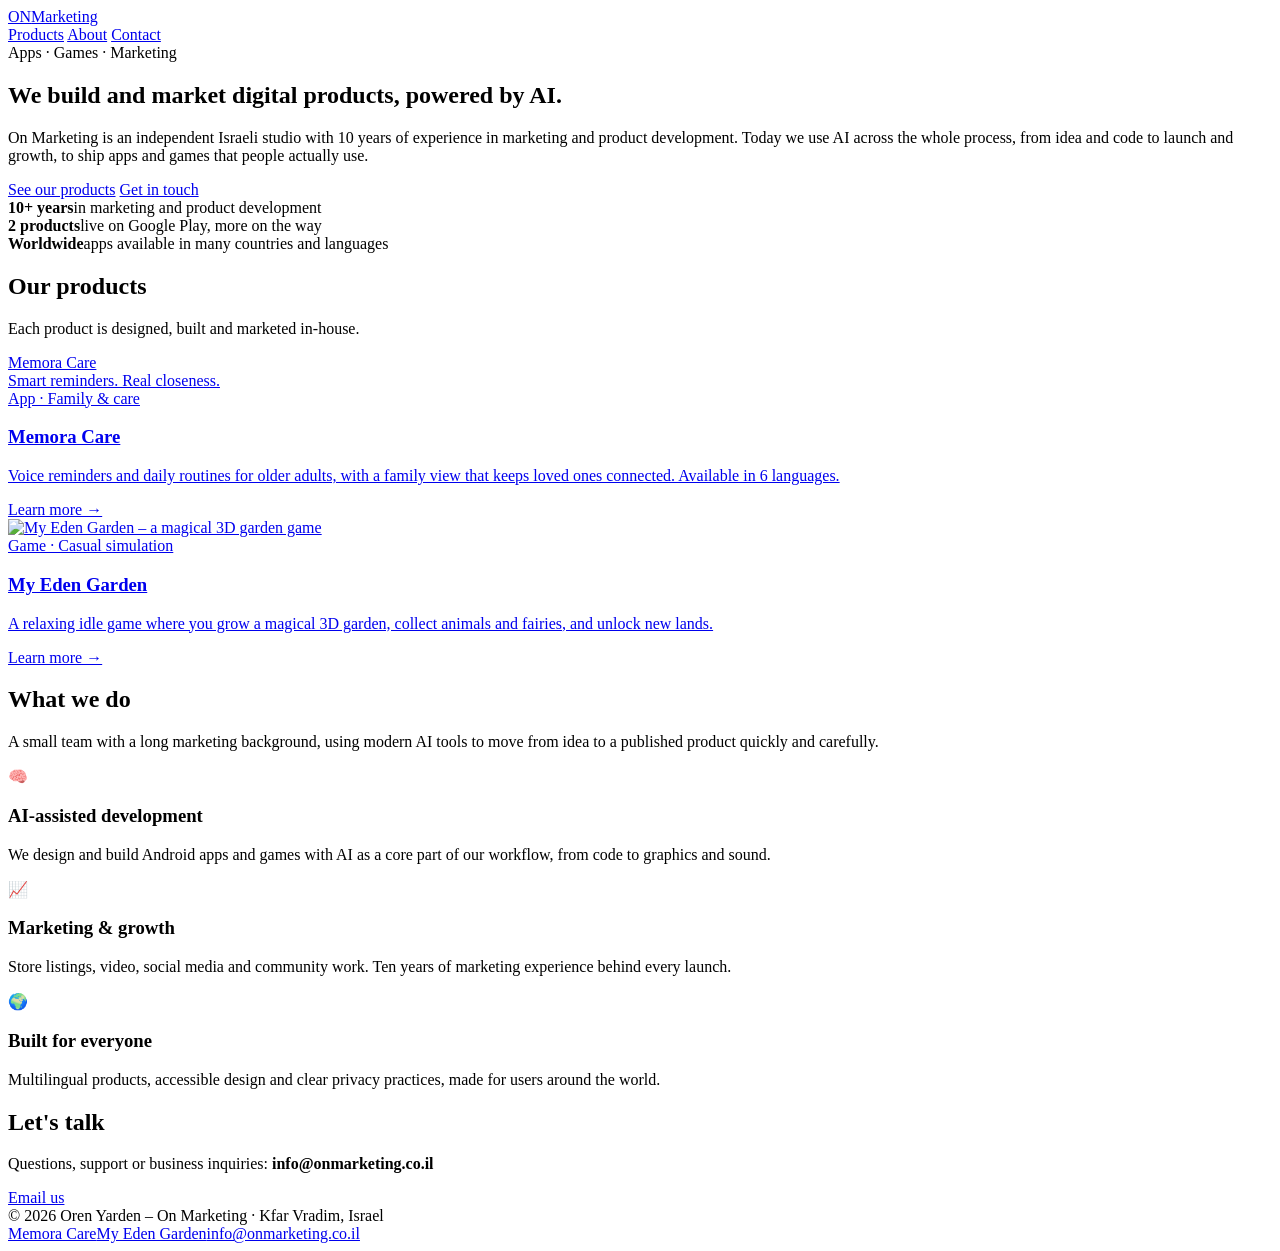
==== index.html @ bc7d019e "Add files via upload" ====
<!DOCTYPE html>
<html lang="en">
<head>
<meta charset="utf-8">
<meta name="viewport" content="width=device-width, initial-scale=1">
<title>On Marketing – AI-powered product development & marketing</title>
<meta name="description" content="On Marketing is an Israeli studio that develops and markets mobile apps and games with the help of AI. Makers of Memora Care and My Eden Garden.">
<link rel="preconnect" href="https://fonts.googleapis.com"><link rel="stylesheet" href="https://fonts.googleapis.com/css2?family=Open+Sans:wght@600;800&display=swap">
<link rel="icon" href="data:image/svg+xml,%3Csvg xmlns='http://www.w3.org/2000/svg' viewBox='0 0 100 100'%3E%3Ccircle cx='50' cy='50' r='49' fill='white' stroke='%23d9dde6' stroke-width='2'/%3E%3Ctext x='50' y='58' font-size='38' font-family='Arial Black,Arial' font-weight='900' fill='%230a2d78' text-anchor='middle'%3EON%3C/text%3E%3Ctext x='50' y='74' font-size='11' font-family='Arial' font-weight='700' letter-spacing='1' fill='%230a2d78' text-anchor='middle'%3EMarketing%3C/text%3E%3C/svg%3E">
<link rel="stylesheet" href="assets/style.css">
</head>
<body>

<header class="site">
  <div class="wrap">
    <a class="logo" href="index.html"><span class="logo-on">ON</span><span class="logo-mk">Marketing</span></a>
    <nav>
      <a href="#products">Products</a>
      <a href="#about" class="hide-sm">About</a>
      <a href="#contact">Contact</a>
    </nav>
  </div>
</header>

<main>
  <section class="hero">
    <div class="wrap">
      <span class="eyebrow">Apps · Games · Marketing</span>
      <h1>We build and market digital products, powered by AI.</h1>
      <p class="lead">On Marketing is an independent Israeli studio with 10 years of experience in marketing and product development. Today we use AI across the whole process, from idea and code to launch and growth, to ship apps and games that people actually use.</p>
      <div class="btns">
        <a class="btn primary" href="#products">See our products</a>
        <a class="btn ghost" href="#contact">Get in touch</a>
      </div>
      <div class="stats">
        <div class="stat"><b>10+ years</b><span>in marketing and product development</span></div>
        <div class="stat"><b>2 products</b><span>live on Google Play, more on the way</span></div>
        <div class="stat"><b>Worldwide</b><span>apps available in many countries and languages</span></div>
      </div>
    </div>
  </section>

  <section id="products" class="alt">
    <div class="wrap">
      <div class="section-head">
        <h2>Our products</h2>
        <p>Each product is designed, built and marketed in-house.</p>
      </div>
      <div class="products">
        <a class="product" href="memora-care/index.html">
          <div class="banner memora">
            <div><div class="memora-word">Memora Care</div><div class="memora-tag">Smart reminders. Real closeness.</div></div>
          </div>
          <div class="body">
            <div class="tag">App · Family &amp; care</div>
            <h3>Memora Care</h3>
            <p>Voice reminders and daily routines for older adults, with a family view that keeps loved ones connected. Available in 6 languages.</p>
            <span class="more">Learn more →</span>
          </div>
        </a>
        <a class="product" href="my-eden-garden/index.html">
          <div class="banner"><img src="assets/eden-feature.jpg" alt="My Eden Garden – a magical 3D garden game"></div>
          <div class="body">
            <div class="tag">Game · Casual simulation</div>
            <h3>My Eden Garden</h3>
            <p>A relaxing idle game where you grow a magical 3D garden, collect animals and fairies, and unlock new lands.</p>
            <span class="more">Learn more →</span>
          </div>
        </a>
      </div>
    </div>
  </section>

  <section id="about">
    <div class="wrap">
      <div class="section-head">
        <h2>What we do</h2>
        <p>A small team with a long marketing background, using modern AI tools to move from idea to a published product quickly and carefully.</p>
      </div>
      <div class="grid3">
        <div class="card"><div class="ic">🧠</div><h3>AI-assisted development</h3><p>We design and build Android apps and games with AI as a core part of our workflow, from code to graphics and sound.</p></div>
        <div class="card"><div class="ic">📈</div><h3>Marketing &amp; growth</h3><p>Store listings, video, social media and community work. Ten years of marketing experience behind every launch.</p></div>
        <div class="card"><div class="ic">🌍</div><h3>Built for everyone</h3><p>Multilingual products, accessible design and clear privacy practices, made for users around the world.</p></div>
      </div>
    </div>
  </section>

  <section id="contact" style="padding-top:0">
    <div class="wrap">
      <div class="contact-box">
        <div>
          <h2>Let's talk</h2>
          <p>Questions, support or business inquiries: <b>info@onmarketing.co.il</b></p>
        </div>
        <a class="btn" href="mailto:info@onmarketing.co.il">Email us</a>
      </div>
    </div>
  </section>
</main>

<footer>
  <div class="wrap">
    <div>© 2026 Oren Yarden – On Marketing · Kfar Vradim, Israel</div>
    <div><a href="memora-care/index.html">Memora Care</a><a href="my-eden-garden/index.html">My Eden Garden</a><a href="mailto:info@onmarketing.co.il">info@onmarketing.co.il</a></div>
  </div>
</footer>
</body>
</html>
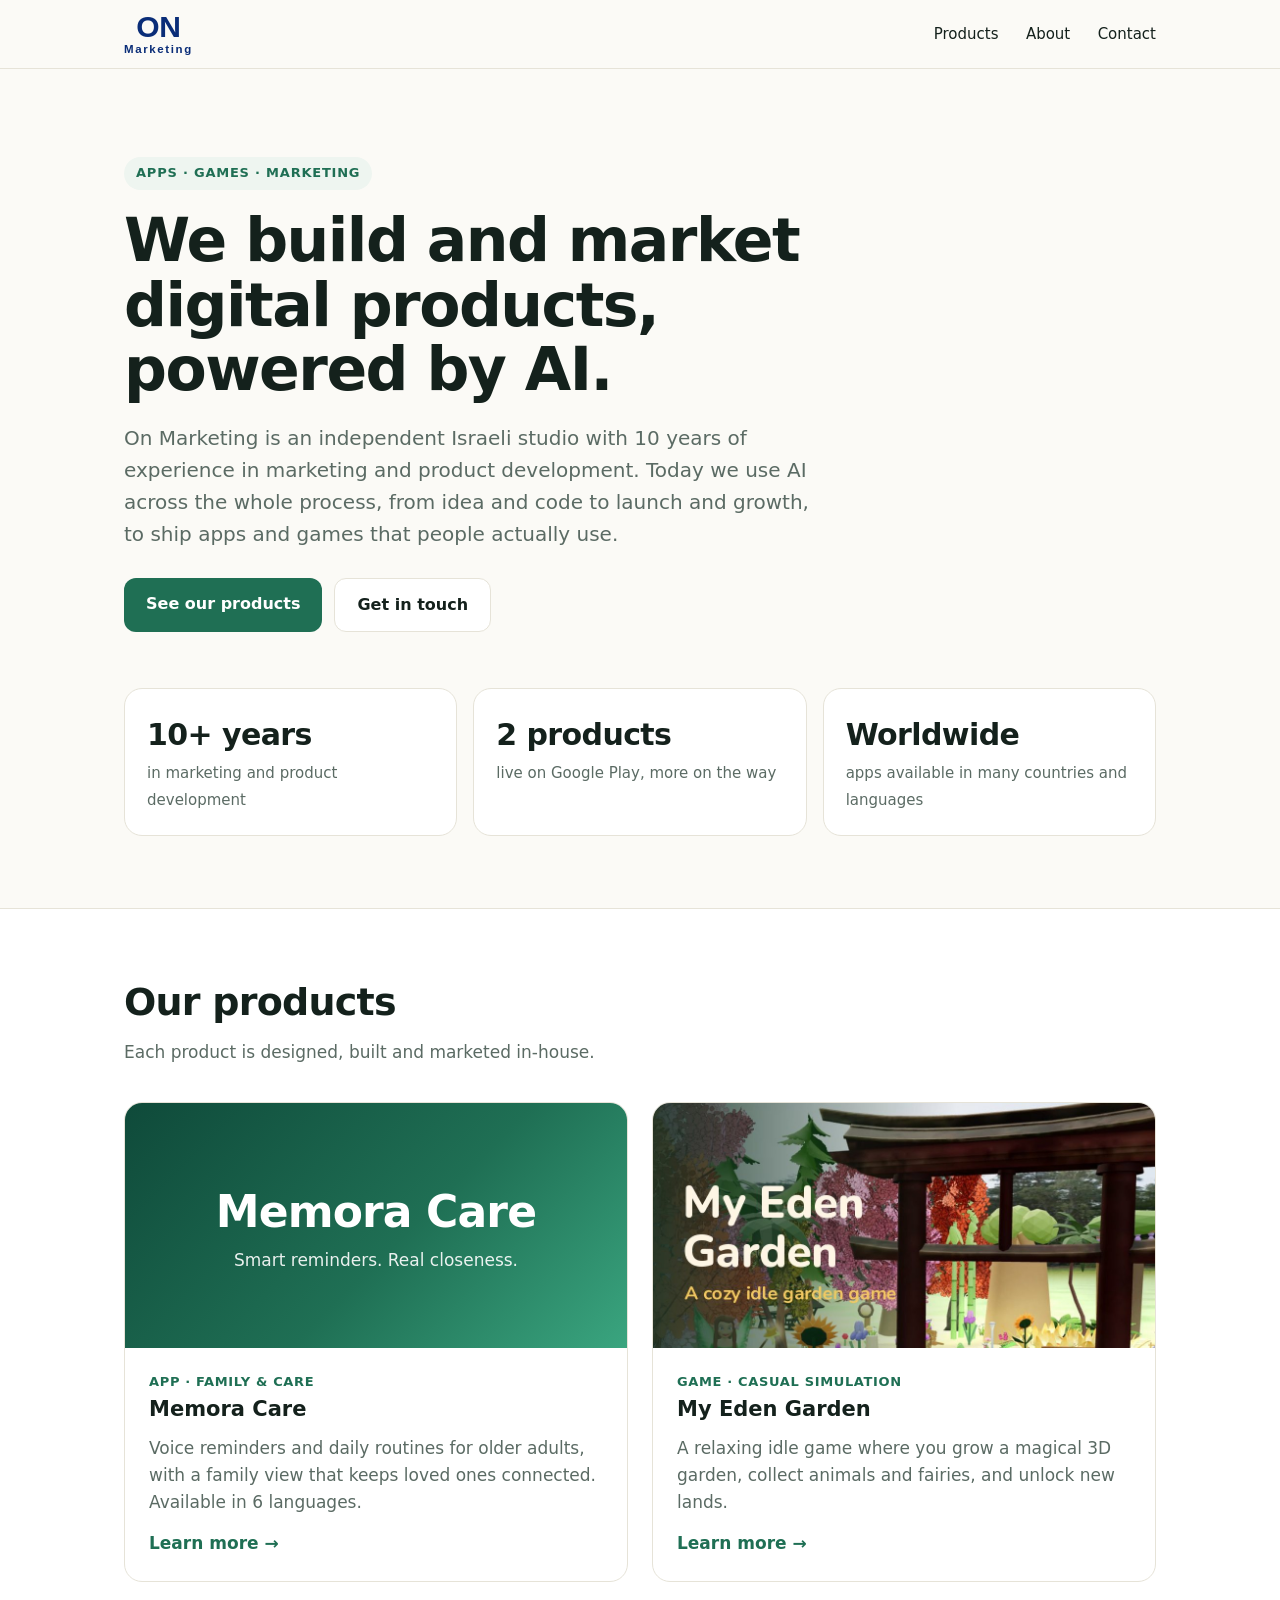
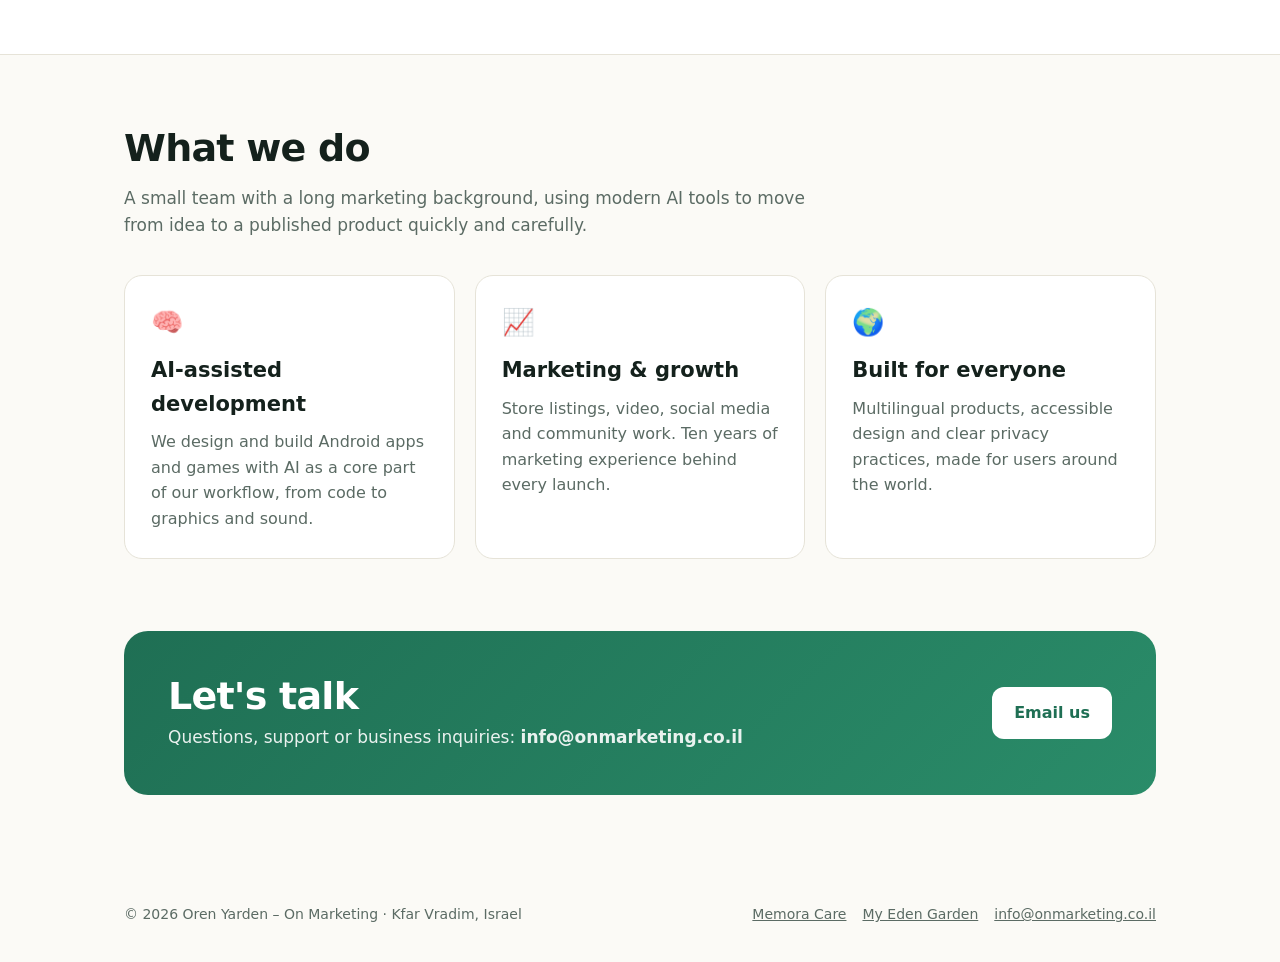
==== commit 90b43b24: "Add files via upload" ====
--- a/index.html
+++ b/index.html
@@ -7,7 +7,7 @@
 <meta name="description" content="On Marketing is an Israeli studio that develops and markets mobile apps and games with the help of AI. Makers of Memora Care and My Eden Garden.">
 <link rel="preconnect" href="https://fonts.googleapis.com"><link rel="stylesheet" href="https://fonts.googleapis.com/css2?family=Open+Sans:wght@600;800&display=swap">
 <link rel="icon" href="data:image/svg+xml,%3Csvg xmlns='http://www.w3.org/2000/svg' viewBox='0 0 100 100'%3E%3Ccircle cx='50' cy='50' r='49' fill='white' stroke='%23d9dde6' stroke-width='2'/%3E%3Ctext x='50' y='58' font-size='38' font-family='Arial Black,Arial' font-weight='900' fill='%230a2d78' text-anchor='middle'%3EON%3C/text%3E%3Ctext x='50' y='74' font-size='11' font-family='Arial' font-weight='700' letter-spacing='1' fill='%230a2d78' text-anchor='middle'%3EMarketing%3C/text%3E%3C/svg%3E">
-<link rel="stylesheet" href="assets/style.css">
+<link rel="stylesheet" href="style.css">
 </head>
 <body>
 
@@ -47,7 +47,7 @@
         <p>Each product is designed, built and marketed in-house.</p>
       </div>
       <div class="products">
-        <a class="product" href="memora-care/index.html">
+        <a class="product" href="memora-care.html">
           <div class="banner memora">
             <div><div class="memora-word">Memora Care</div><div class="memora-tag">Smart reminders. Real closeness.</div></div>
           </div>
@@ -58,8 +58,8 @@
             <span class="more">Learn more →</span>
           </div>
         </a>
-        <a class="product" href="my-eden-garden/index.html">
-          <div class="banner"><img src="assets/eden-feature.jpg" alt="My Eden Garden – a magical 3D garden game"></div>
+        <a class="product" href="my-eden-garden.html">
+          <div class="banner"><img src="eden-feature.jpg" alt="My Eden Garden – a magical 3D garden game"></div>
           <div class="body">
             <div class="tag">Game · Casual simulation</div>
             <h3>My Eden Garden</h3>
@@ -101,7 +101,7 @@
 <footer>
   <div class="wrap">
     <div>© 2026 Oren Yarden – On Marketing · Kfar Vradim, Israel</div>
-    <div><a href="memora-care/index.html">Memora Care</a><a href="my-eden-garden/index.html">My Eden Garden</a><a href="mailto:info@onmarketing.co.il">info@onmarketing.co.il</a></div>
+    <div><a href="memora-care.html">Memora Care</a><a href="my-eden-garden.html">My Eden Garden</a><a href="mailto:info@onmarketing.co.il">info@onmarketing.co.il</a></div>
   </div>
 </footer>
 </body>
--- a/style.css
+++ b/style.css
@@ -0,0 +1,102 @@
+:root{
+  --ink:#14211c; --muted:#5b6b64; --bg:#fbfaf6; --card:#ffffff; --line:#e6e3d8;
+  --brand:#1f6f54; --brand-2:#e8a33d; --soft:#eef5f0;
+  --radius:18px; --max:1080px;
+}
+*{box-sizing:border-box}
+html{scroll-behavior:smooth}
+body{margin:0;font-family:"Inter",system-ui,-apple-system,"Segoe UI",Roboto,Arial,sans-serif;color:var(--ink);background:var(--bg);line-height:1.6;font-size:17px}
+a{color:var(--brand)}
+img{max-width:100%;display:block}
+.wrap{max-width:var(--max);margin:0 auto;padding:0 24px}
+
+/* header */
+header.site{position:sticky;top:0;z-index:10;background:rgba(251,250,246,.92);backdrop-filter:blur(8px);border-bottom:1px solid var(--line)}
+header.site .wrap{display:flex;align-items:center;justify-content:space-between;height:68px}
+.logo{display:flex;flex-direction:column;align-items:center;justify-content:center;text-decoration:none;color:#0a2d78;font-family:"Open Sans",Arial,sans-serif;line-height:1}
+.logo-on{font-weight:800;font-size:30px;letter-spacing:-.01em}
+.logo-mk{font-weight:600;font-size:11.5px;letter-spacing:.14em;margin-top:2px}
+nav a{margin-left:22px;color:var(--ink);text-decoration:none;font-weight:500;font-size:15px}
+nav a:hover{color:var(--brand)}
+
+/* hero */
+.hero{padding:88px 0 72px}
+.eyebrow{display:inline-block;background:var(--soft);color:var(--brand);font-weight:600;font-size:13px;letter-spacing:.06em;text-transform:uppercase;padding:6px 12px;border-radius:99px}
+h1{font-size:clamp(36px,5.4vw,60px);line-height:1.08;letter-spacing:-.025em;margin:18px 0 18px;max-width:820px}
+h2{font-size:clamp(28px,3.4vw,38px);letter-spacing:-.02em;line-height:1.15;margin:0 0 14px}
+h3{font-size:21px;margin:0 0 8px}
+.lead{font-size:20px;color:var(--muted);max-width:700px}
+.btns{display:flex;gap:12px;flex-wrap:wrap;margin-top:28px}
+.btn{display:inline-block;padding:13px 22px;border-radius:12px;font-weight:600;text-decoration:none;font-size:16px}
+.btn.primary{background:var(--brand);color:#fff}
+.btn.ghost{border:1.5px solid var(--line);color:var(--ink);background:#fff}
+
+/* stats */
+.stats{display:grid;grid-template-columns:repeat(3,1fr);gap:16px;margin-top:56px}
+.stat{background:var(--card);border:1px solid var(--line);border-radius:var(--radius);padding:22px}
+.stat b{display:block;font-size:30px;letter-spacing:-.02em}
+.stat span{color:var(--muted);font-size:15px}
+
+section{padding:72px 0}
+section.alt{background:#fff;border-top:1px solid var(--line);border-bottom:1px solid var(--line)}
+.section-head{max-width:700px;margin-bottom:36px}
+.section-head p{color:var(--muted);margin:0}
+
+/* products */
+.products{display:grid;grid-template-columns:1fr 1fr;gap:24px}
+.product{background:var(--card);border:1px solid var(--line);border-radius:var(--radius);overflow:hidden;display:flex;flex-direction:column;text-decoration:none;color:inherit;transition:transform .15s,box-shadow .15s}
+.product:hover{transform:translateY(-3px);box-shadow:0 14px 34px rgba(20,33,28,.08)}
+.product .banner{aspect-ratio:1024/500;background:#dfe9e3;overflow:hidden}
+.product .banner img{width:100%;height:100%;object-fit:cover}
+.product .banner.memora{background:linear-gradient(135deg,#0f4a3a,#1f6f54 55%,#3aa57f);display:grid;place-items:center;color:#fff;text-align:center;padding:24px}
+.memora-word{font-size:44px;font-weight:800;letter-spacing:-.02em}
+.memora-tag{opacity:.9;font-size:17px}
+.product .body{padding:24px}
+.product .tag{font-size:13px;font-weight:600;color:var(--brand);text-transform:uppercase;letter-spacing:.05em}
+.product p{color:var(--muted);margin:6px 0 0}
+.more{display:inline-block;margin-top:14px;font-weight:600;color:var(--brand)}
+
+/* services */
+.grid3{display:grid;grid-template-columns:repeat(3,1fr);gap:20px}
+.card{background:var(--card);border:1px solid var(--line);border-radius:var(--radius);padding:26px}
+.card .ic{font-size:26px;margin-bottom:10px}
+.card p{color:var(--muted);margin:0;font-size:16px}
+
+/* product page */
+.prod-hero{display:grid;grid-template-columns:1.15fr .85fr;gap:48px;align-items:center;padding:72px 0}
+.app-id{display:flex;align-items:center;gap:16px;margin-bottom:6px}
+.app-id img{width:84px;height:84px;border-radius:20px;box-shadow:0 6px 18px rgba(0,0,0,.12)}
+.app-icon-text{width:84px;height:84px;border-radius:20px;background:linear-gradient(135deg,#0f4a3a,#3aa57f);color:#fff;display:grid;place-items:center;font-weight:800;font-size:34px}
+.shots{display:grid;grid-template-columns:repeat(4,1fr);gap:16px}
+.shots img{border-radius:16px;border:1px solid var(--line)}
+.feature-list{display:grid;grid-template-columns:1fr 1fr;gap:16px}
+.feature-list .card h3{font-size:18px}
+.facts{display:grid;grid-template-columns:repeat(4,1fr);gap:12px;margin-top:28px}
+.fact{background:var(--soft);border-radius:14px;padding:14px 16px;font-size:14px;color:var(--muted)}
+.fact b{display:block;color:var(--ink);font-size:16px}
+.note{font-size:14px;color:var(--muted)}
+
+/* legal */
+.legal{max-width:780px;padding:56px 0 72px}
+.legal h1{font-size:40px}
+.legal h2{font-size:24px;margin-top:36px}
+.legal li{margin-bottom:6px}
+
+/* contact */
+.contact-box{background:linear-gradient(135deg,var(--brand),#2a8c69);color:#fff;border-radius:24px;padding:44px;display:flex;justify-content:space-between;align-items:center;gap:24px;flex-wrap:wrap}
+.contact-box h2{color:#fff;margin:0 0 6px}
+.contact-box p{margin:0;opacity:.9}
+.contact-box a.btn{background:#fff;color:var(--brand)}
+
+footer{padding:36px 0;color:var(--muted);font-size:14px}
+footer .wrap{display:flex;justify-content:space-between;flex-wrap:wrap;gap:12px}
+footer a{color:var(--muted);margin-left:16px}
+
+@media (max-width:820px){
+  nav a{margin-left:14px;font-size:14px}
+  .stats,.grid3,.products,.prod-hero,.feature-list{grid-template-columns:1fr}
+  .shots{grid-template-columns:repeat(2,1fr)}
+  .facts{grid-template-columns:1fr 1fr}
+  .hero{padding:56px 0 48px}
+}
+@media (max-width:520px){ nav .hide-sm{display:none} }
